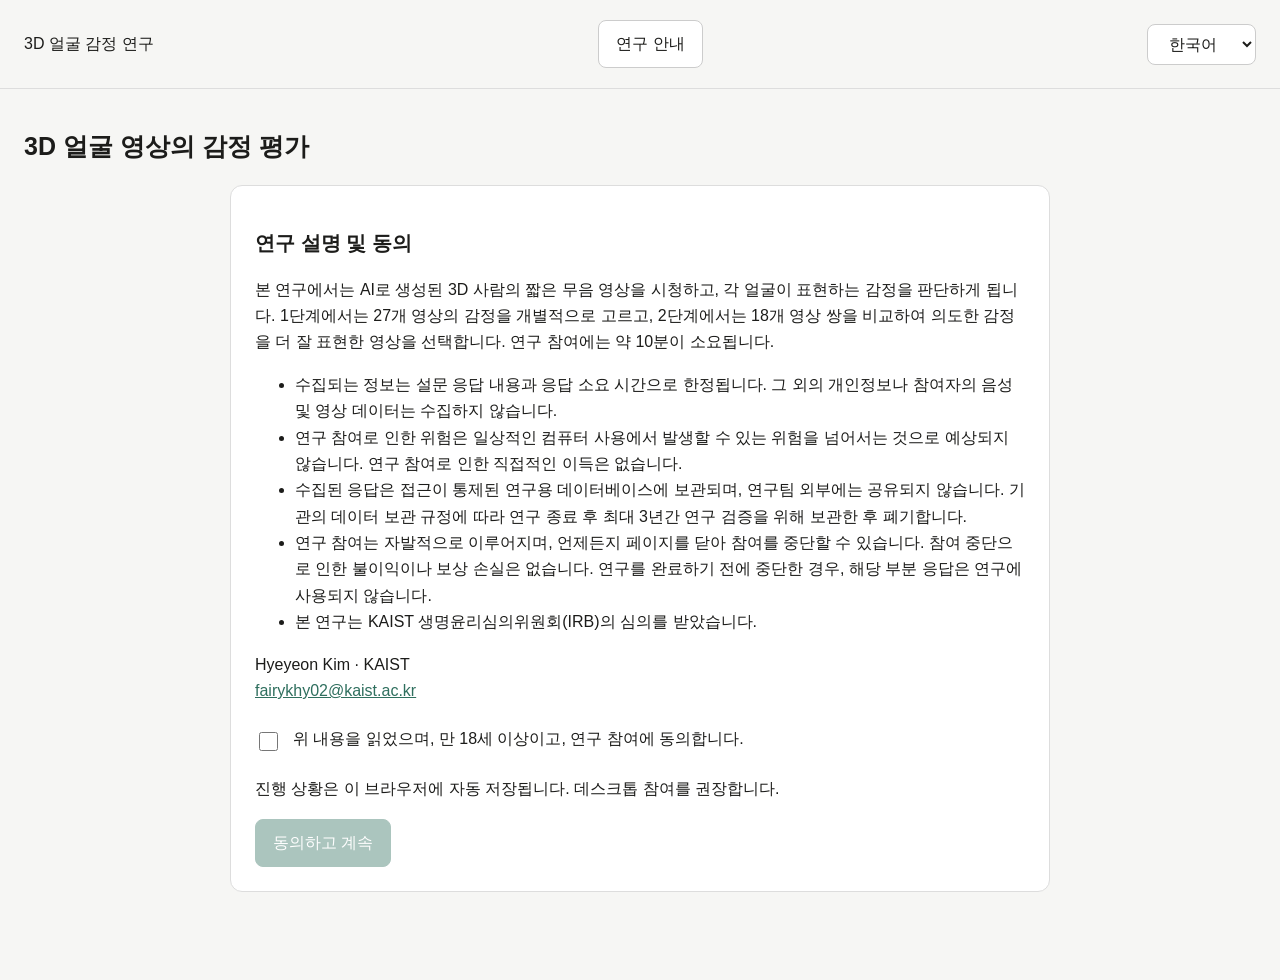
==== ranking-study-pairwise/index.html @ a39f9613 "Add independent two-stage EMOTE pairwise comparison study" ====
<!doctype html><html lang="ko"><head><meta charset="utf-8"><meta name="viewport" content="width=device-width,initial-scale=1"><meta name="robots" content="noindex,nofollow"><title>3D Talking Head Emotion Study</title><link rel="stylesheet" href="style.css?v=pairwise-20261120"><script defer src="app.js?v=pairwise-20261120"></script></head><body><header><span id="brand"></span><button id="overview" type="button">연구 안내</button><label><select id="language" aria-label="Language"><option value="ko">한국어</option><option value="en">English</option></select></label></header><main><h1 id="title"></h1><div id="progress"></div><section id="content"></section><p id="status" role="status"></p></main></body></html>
---- ranking-study-pairwise/style.css ----
:root{font:16px/1.65 -apple-system,BlinkMacSystemFont,"Segoe UI",sans-serif;color:#1c1c1a;background:#f6f6f4;--accent:#2f6f5e}*{box-sizing:border-box}body{margin:0}header{max-width:1280px;margin:auto;padding:20px 24px;display:flex;justify-content:space-between;align-items:center;border-bottom:1px solid #ddd}main{max-width:1280px;padding:20px 24px 70px;margin:auto}h1{font-size:25px}h2{font-size:20px}button,select{font:inherit;padding:10px 17px;border:1px solid #ccc;border-radius:8px;background:white;color:inherit}button{cursor:pointer}button:disabled{opacity:.4;cursor:default}button.primary,button[aria-pressed=true]{background:var(--accent);color:white;border-color:var(--accent)}button:focus-visible,select:focus-visible{outline:3px solid #77b5a5;outline-offset:3px}.card{padding:24px;background:white;border:1px solid #ddd;border-radius:12px;margin:18px auto;max-width:820px}.choices,.controls{display:flex;flex-wrap:wrap;justify-content:center;gap:14px;margin:20px 0}.choices button{min-width:140px}.single{max-width:500px;margin:18px auto}video{width:100%;aspect-ratio:1;display:block;background:white;border-radius:8px}.triplet{display:grid;grid-template-columns:repeat(3,minmax(210px,1fr));gap:18px;min-width:680px}.scroll{overflow-x:auto}.panel{text-align:center;background:white;border:1px solid #ddd;padding:12px;border-radius:10px}.panel strong{display:block;margin-bottom:10px}.panel label{display:block;margin-top:12px}.target{padding:15px;background:#e2eee8;border-radius:8px;text-align:center;font-weight:700}.hint{text-align:center;color:#666}.error{color:#a22}#progress{color:#666}a{color:var(--accent)}[hidden]{display:none!important}#status{text-align:center}.consent{display:flex;align-items:start;gap:12px;margin:22px 0}.consent input{width:19px;height:19px;margin-top:6px}@media(max-width:650px){main{padding:14px}.card{padding:18px}header{padding:15px}.triplet{gap:8px}.choices button{min-width:90px;padding:10px}}

.minihelp{background:white;border:1px solid #ddd;border-radius:10px;margin:16px 0;padding:0}.minihelp summary{cursor:pointer;padding:12px 16px;font-weight:600}.minihelp-body{padding:0 16px 12px}.minihelp-body p{margin:8px 0}

.overview-dialog{max-width:820px;width:calc(100% - 32px);max-height:85vh;overflow:auto;border:1px solid #ccc;border-radius:12px;padding:25px;color:#1c1c1a;background:white}.overview-dialog::backdrop{background:#0006}

.rank-grid-wrap{max-width:700px;margin:24px auto}.rank-grid{width:100%;border-collapse:collapse;background:white;text-align:center}.rank-grid caption{padding:12px;font-size:15px}.rank-grid th,.rank-grid td{padding:16px;border:1px solid #ccc}.rank-grid input{width:24px;height:24px;cursor:pointer;accent-color:var(--accent)}

.pair-grid{grid-template-columns:repeat(2,minmax(240px,1fr));min-width:500px;max-width:1050px;margin:auto}.pair-choices button{min-width:220px}
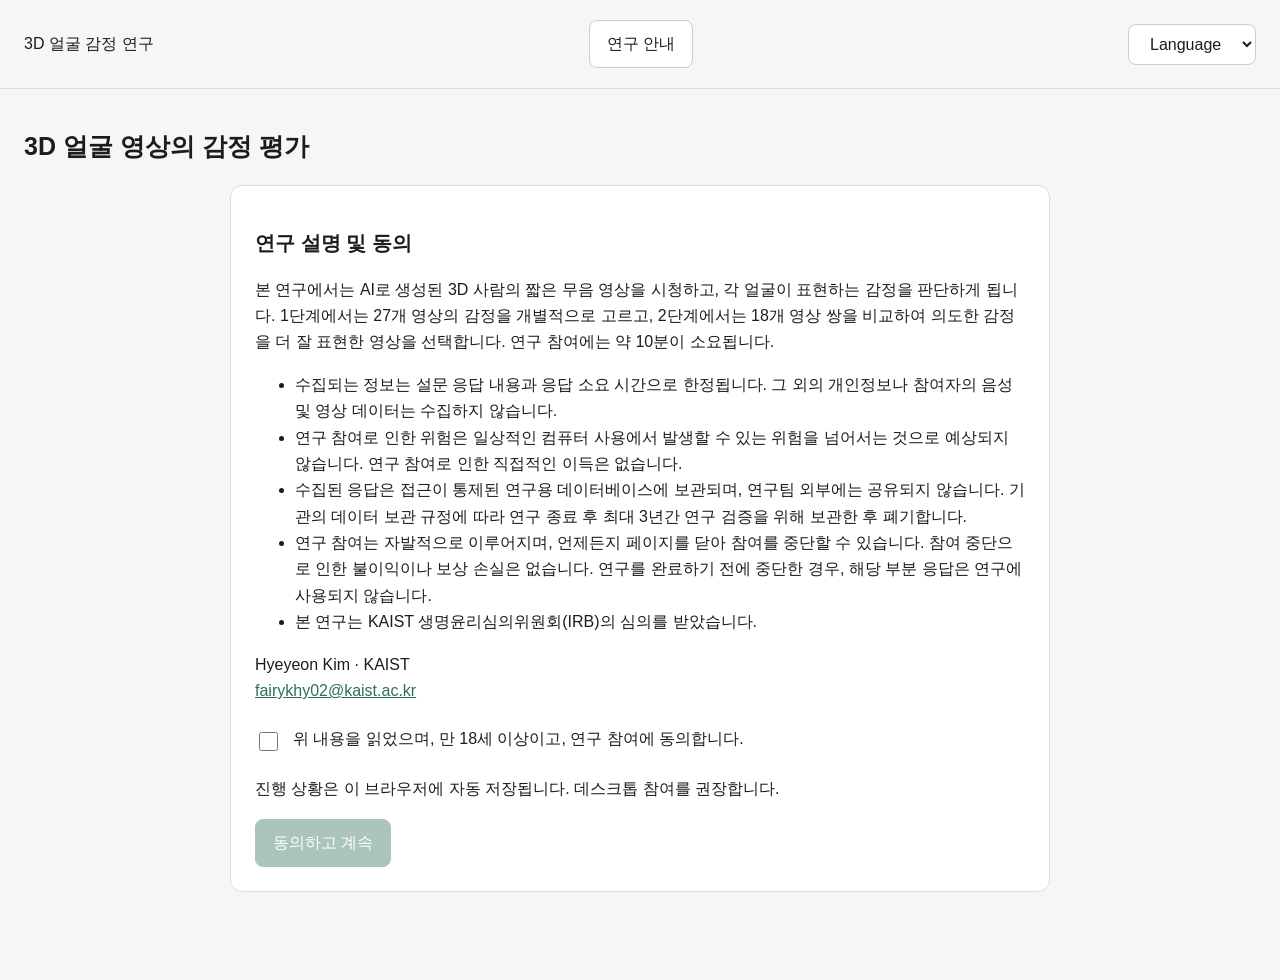
==== commit 93bf02cd: "Show Language placeholder in pairwise study language menu" ====
--- a/ranking-study-pairwise/index.html
+++ b/ranking-study-pairwise/index.html
@@ -1 +1 @@
-<!doctype html><html lang="ko"><head><meta charset="utf-8"><meta name="viewport" content="width=device-width,initial-scale=1"><meta name="robots" content="noindex,nofollow"><title>3D Talking Head Emotion Study</title><link rel="stylesheet" href="style.css?v=pairwise-20261120"><script defer src="app.js?v=pairwise-20261120"></script></head><body><header><span id="brand"></span><button id="overview" type="button">연구 안내</button><label><select id="language" aria-label="Language"><option value="ko">한국어</option><option value="en">English</option></select></label></header><main><h1 id="title"></h1><div id="progress"></div><section id="content"></section><p id="status" role="status"></p></main></body></html>
+<!doctype html><html lang="ko"><head><meta charset="utf-8"><meta name="viewport" content="width=device-width,initial-scale=1"><meta name="robots" content="noindex,nofollow"><title>3D Talking Head Emotion Study</title><link rel="stylesheet" href="style.css?v=pairwise-20261120"><script defer src="app.js?v=language-menu-20261123"></script></head><body><header><span id="brand"></span><button id="overview" type="button">연구 안내</button><label><select id="language" aria-label="Language"><option value="" disabled hidden selected>Language</option><option value="ko">한국어</option><option value="en">English</option></select></label></header><main><h1 id="title"></h1><div id="progress"></div><section id="content"></section><p id="status" role="status"></p></main></body></html>
